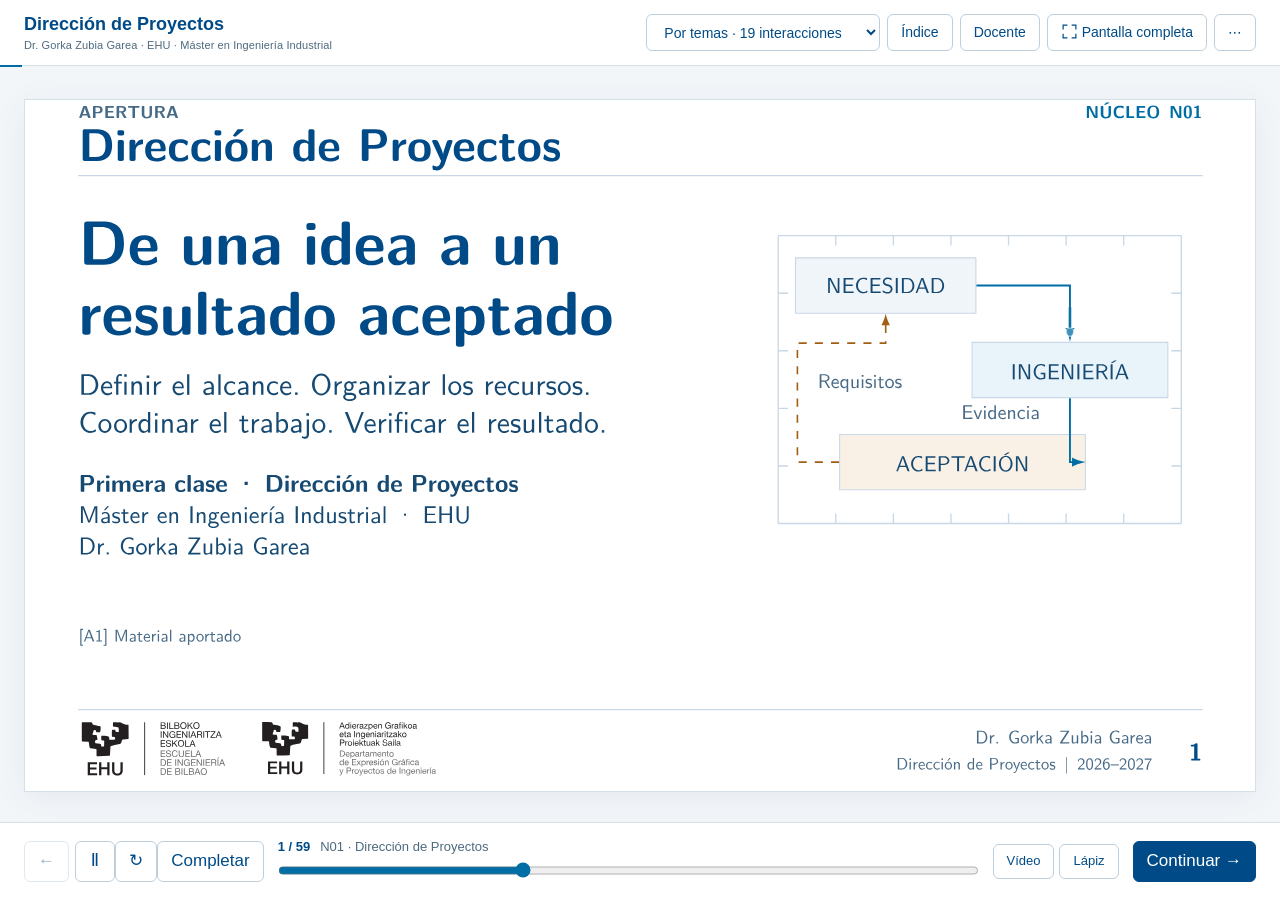
==== aula_interactiva.html @ 2b5144fc "Add files via upload" ====
<!doctype html>
<html lang="es"><head><meta charset="utf-8"><meta name="viewport" content="width=device-width,initial-scale=1"><meta name="author" content="Dr. Gorka Zubia Garea"><meta name="description" content="Dirección de Proyectos. Diapositivas vectoriales, preguntas y modelos interactivos sin conexión."><meta name="color-scheme" content="light"><title>Dirección de Proyectos · Aula interactiva · Dr. Gorka Zubia Garea</title><style>:root{--navy:#004b87;--ink:#164a73;--blue:#006da5;--amber:#935510;--muted:#4e6a7e;--line:#d4e1e9;--pale:#eef5fa;--white:#fff;--bg:#f3f6f9;--ui:#173e5a;--font:"EHU Sans",Arial,Helvetica,system-ui,sans-serif}
*{box-sizing:border-box}html,body{height:100%;margin:0}body{font:17px/1.45 var(--font);color:var(--ink);background:var(--bg);overflow:hidden}button,input,select,textarea{font:inherit}button,select{border:1px solid #bdcfdc;background:#fff;color:var(--navy);border-radius:6px;padding:8px 13px;cursor:pointer;line-height:1.3}button{touch-action:manipulation}button:hover{background:#eaf3fa;border-color:#8bacbf}button.primary,button[aria-pressed=true],.tabs button[aria-selected=true]{background:var(--navy);border-color:var(--navy);color:#fff}button:disabled{opacity:.45;cursor:default}button:focus-visible,a:focus-visible,input:focus-visible,select:focus-visible,textarea:focus-visible,[tabindex]:focus-visible{outline:3px solid #0077b3;outline-offset:3px}a{color:var(--navy);text-decoration-thickness:1px;text-underline-offset:3px}button svg{width:17px;height:17px;vertical-align:-3px;stroke:currentColor;fill:none;stroke-width:1.7}h1,h2,h3,p{margin-top:0}h1,h2,h3{font-weight:650;color:var(--navy)}button.small,.small{font-size:14px}button.flat{background:transparent;border-color:transparent}button.danger{color:var(--amber)}[hidden]{display:none!important}.sr{position:absolute;width:1px;height:1px;overflow:hidden;clip:rect(0,0,0,0);white-space:nowrap}kbd{font:13px var(--font);padding:2px 6px;border:1px solid var(--line);background:var(--pale);border-radius:3px}
#topbar{height:66px;display:flex;align-items:center;justify-content:space-between;padding:9px 24px;gap:16px;background:#fff;border-bottom:1px solid var(--line);position:relative;z-index:5}.brand{font-size:11px;font-weight:700;letter-spacing:.1em;color:var(--navy)}.brand strong{display:block;font-size:18px;letter-spacing:0;font-weight:650}.brand span{font-size:11px;font-weight:400;letter-spacing:.01em;color:var(--muted)}.tools{display:flex;gap:7px;align-items:center}.tools button,.tools select{font-size:14px;min-height:37px}.tools select{max-width:240px}#course-progress{position:absolute;left:0;bottom:-2px;height:2px;background:var(--blue);width:0;transition:width .2s}
#main{position:absolute;inset:68px 0 78px;overflow:auto;padding:16px 24px;display:flex;flex-direction:column;align-items:center;justify-content:flex-start;overscroll-behavior:contain}#main:has(.deck){justify-content:center}.deck{position:relative;aspect-ratio:16/9;width:min(100%,calc((100vh - 180px)*16/9));background:#fff;box-shadow:0 6px 32px #15374e10;border:1px solid var(--line);isolation:isolate;flex-shrink:0}.deck img,.deck>svg,.deck .hotlinks{position:absolute;inset:0;width:100%;height:100%;display:block}.deck img{user-select:none;-webkit-user-drag:none}.deck>svg{pointer-events:none}.hotlinks a{position:absolute;display:block}.hotlinks a:hover{background:#006da513}
#bottom{position:absolute;bottom:0;left:0;right:0;height:78px;background:#fff;border-top:1px solid var(--line);display:flex;align-items:center;gap:14px;padding:10px 24px;z-index:4}.transport{display:flex;gap:6px;align-items:center}.transport button{min-width:40px;min-height:39px}#status{flex:1;min-width:100px;max-width:800px}.status-line{display:flex;align-items:center;gap:10px;font-size:13px;white-space:nowrap}#counter{font-weight:700;color:var(--navy);font-variant-numeric:tabular-nums}#screen-title{overflow:hidden;text-overflow:ellipsis;color:var(--muted)}#position{width:100%;height:15px;margin:6px 0 0;accent-color:var(--blue)}#continue{white-space:nowrap}#next-hint{font-size:12px;color:var(--muted);overflow:hidden;text-overflow:ellipsis;white-space:nowrap;max-width:330px}.foot-tools{margin-left:auto;display:flex;gap:5px}.foot-tools button{font-size:13px}
.lab{width:100%;max-width:1370px;background:#fff;border:1px solid var(--line);border-radius:9px;box-shadow:0 5px 26px #15374e08;position:relative;flex-shrink:0}.labhead{padding:22px 28px 16px;border-bottom:1px solid var(--line);display:flex;align-items:flex-start;justify-content:space-between;gap:16px}.eyebrow{font-size:11px;font-weight:700;letter-spacing:.11em;color:var(--muted);margin-bottom:6px}.lab h1{font-size:clamp(26px,2.25vw,36px);letter-spacing:-.025em;line-height:1.15;margin:0 0 8px}.lab .subtitle{font-size:17px;color:var(--muted);margin:0;max-width:880px}.tabs{display:flex;gap:5px;flex-shrink:0;margin-top:2px}.tabs button{font-size:14px;padding:8px 12px}.labbody{padding:22px 28px 18px;min-height:425px}.explore-grid{display:grid;grid-template-columns:minmax(0,1.8fr) minmax(255px,1fr);gap:24px;align-items:start}.visual{min-width:0}.diagram{background:#fff;border:1px solid var(--line);border-radius:6px;padding:10px;overflow:hidden}.diagram>svg{width:100%;height:auto;display:block;max-height:395px}.diagram text{font-family:var(--font);fill:var(--ink)}.diagram .label{font-size:15px;fill:var(--muted)}.diagram .heavy{font-weight:650;fill:var(--navy)}.diagram .axis{fill:none;stroke:#839aa9;stroke-width:1.1}.diagram .grid{stroke:#e0e9ef;stroke-width:1}.diagram .trace{stroke:var(--blue);fill:none;stroke-width:2.2}.diagram .faded{opacity:.25}.diagram [role=button]{cursor:pointer}.diagram [role=button]:hover>rect{stroke:#006da5;stroke-width:2.5}.diagram .live-arrow{stroke:var(--blue);stroke-width:2;fill:none}.diagram .amber{fill:var(--amber)}.diagram .warn{stroke:var(--amber)}.diagram .flow-dot{fill:var(--blue);stroke:white;stroke-width:2}.diagram .gold-dot{fill:var(--amber);stroke:white;stroke-width:2}.diagram .step-complete{fill:#e7f2f8;stroke:var(--blue)}.diagram .step-pending{fill:#fbf5ed;stroke:#c39869}
.controls{margin:16px 0 0;display:grid;gap:12px}.button-row{display:flex;gap:7px;flex-wrap:wrap;align-items:center}.seg{display:flex;gap:6px;flex-wrap:wrap}.seg button{font-size:15px}.field{display:block}.field .field-head{display:flex;align-items:center;justify-content:space-between;gap:15px;margin-bottom:4px;font-size:15px}.field output{color:var(--navy);font-weight:700;font-variant-numeric:tabular-nums}.field input[type=range]{width:100%;accent-color:var(--blue);height:25px;margin:0;cursor:ew-resize;touch-action:pan-y}.field input[type=number]{width:90px;padding:6px;border:1px solid var(--line);border-radius:5px}.equation{font-size:16px;color:var(--navy);background:var(--pale);padding:12px 14px;border-left:3px solid var(--blue);border-radius:0;margin-top:14px}.equation small{font-size:13px;display:block;color:var(--muted);margin-top:4px}.readout h2{font-size:20px;margin:0 0 9px;line-height:1.2}.readout p{font-size:16px;line-height:1.5;margin:0 0 12px}.readout .caps{font-size:11px;letter-spacing:.09em;text-transform:uppercase;color:var(--muted);font-weight:700;margin-bottom:6px}.metrics{display:grid;grid-template-columns:repeat(2,minmax(0,1fr));gap:10px;margin-bottom:15px}.metric{padding:13px 12px;border-top:2px solid var(--blue);background:var(--pale)}.metric .key{font-size:12px;color:var(--muted);margin-bottom:6px}.metric .value{font-size:29px;line-height:1.1;letter-spacing:-.025em;color:var(--navy);font-variant-numeric:tabular-nums}.metric .unit{font-size:15px;letter-spacing:0}.metric.warm{border-color:var(--amber);background:#fbf5ee}.metric.warm .value{color:var(--amber)}.result{padding:13px 15px;border-left:3px solid var(--blue);background:var(--pale);font-size:16px;margin:12px 0}.result.warning{border-color:var(--amber);background:#fbf5ee;color:#774710}.mini-title{font-size:13px;font-weight:700;text-transform:uppercase;letter-spacing:.045em;margin-bottom:12px;color:var(--muted)}.conditions{display:grid;gap:9px}.condition{display:flex;align-items:center;justify-content:space-between;gap:10px;width:100%;text-align:left;padding:11px 13px;font-size:16px}.condition .state-label{font-size:12px;font-weight:600}.condition[aria-pressed=true]{background:#eaf4f9;color:var(--navy);border-color:#7eafc9}.condition[aria-pressed=false]{background:#fbf5ee;color:#845315;border-color:#d2ba9b}.pill{display:inline-block;font-size:11px;letter-spacing:.05em;text-transform:uppercase;border:1px solid var(--line);background:var(--pale);padding:3px 7px;border-radius:3px}.subtle{font-size:13px!important;color:var(--muted)}.number-badge{display:inline-flex;align-items:center;justify-content:center;min-width:30px;height:30px;background:var(--pale);border:1px solid var(--line);font-size:14px;color:var(--navy);margin-right:8px;border-radius:4px}.question-cta{margin-top:17px}
.labfoot{padding:10px 28px;display:flex;align-items:center;justify-content:space-between;gap:16px;border-top:1px solid var(--line)}.logos{display:flex;gap:15px;align-items:center}.logos img{width:102px;height:51px;object-fit:contain}.labfoot .credit{font-size:12px;line-height:1.5;text-align:right;color:var(--muted)}.quiz{max-width:950px;margin:0 auto}.quiz .prompt{font-size:clamp(21px,1.9vw,27px);font-weight:500;line-height:1.35;color:var(--navy);margin:0 0 21px}.options{display:grid;gap:10px;margin-bottom:19px}.option{display:flex;gap:13px;align-items:center;text-align:left;padding:14px 16px;min-height:59px;font-size:18px;line-height:1.35;border:1px solid var(--line)}.option .letter{font-size:14px;border:1px solid #b8cbd8;width:29px;height:29px;display:inline-flex;align-items:center;justify-content:center;border-radius:4px;flex-shrink:0}.option.selected{border-color:var(--blue);background:#eaf4fa}.option.correct{border:2px solid var(--blue);background:#e9f4fa}.option.incorrect{border-color:var(--amber);background:#fcf6ef}.option .answer-label{margin-left:auto;font-size:12px;font-weight:600;color:var(--navy);flex-shrink:0}.answer{border-top:2px solid var(--blue);padding-top:16px;margin-top:18px}.answer h2{font-size:18px;margin:0 0 8px}.answer p{font-size:18px;margin:0}.quiz .button-row button{font-size:16px}
.choice-grid{display:grid;grid-template-columns:repeat(3,minmax(0,1fr));gap:8px}.choice-grid button{padding:13px 12px;font-size:16px;text-align:left;min-height:51px}.compare-cols{display:grid;grid-template-columns:repeat(2,1fr);gap:14px}.compare-cols h3{font-size:17px;margin-bottom:10px}.compare-cols .choice-grid{grid-template-columns:1fr}.compare-cols button{min-height:0;padding:8px 10px;font-size:15px}.evidence-table{width:100%;border-collapse:collapse;font-size:15px;line-height:1.35}.evidence-table th,.evidence-table td{padding:12px 10px;text-align:left;vertical-align:top;border-bottom:1px solid var(--line)}.evidence-table th{font-size:12px;text-transform:uppercase;letter-spacing:.05em;color:var(--muted);font-weight:700;width:105px}.source-list{display:grid;gap:14px;max-width:1060px}.source{border-left:2px solid var(--line);padding:2px 0 2px 16px}.source h3{font-size:17px;margin:0 0 4px}.source p{font-size:14px;color:var(--muted);margin:0}.source a{word-break:break-word;font-size:14px}.source-info{font-size:17px;line-height:1.6;max-width:980px;margin-bottom:22px}
/* Dialogs are native: keyboard focus remains inside the open dialog. */
dialog{max-width:min(1050px,calc(100vw - 32px));width:100%;max-height:calc(100vh - 48px);border:1px solid #b7ccd9;border-radius:10px;padding:0;box-shadow:0 20px 70px #08213933;background:#fff;color:var(--ink)}dialog::backdrop{background:#0b283965;backdrop-filter:blur(3px)}.dialog-head{padding:19px 23px;display:flex;align-items:center;justify-content:space-between;border-bottom:1px solid var(--line);position:sticky;top:0;background:white;z-index:2}.dialog-head h2{font-size:23px;margin:0}.dialog-body{padding:22px 24px}.dialog-body h3{font-size:18px;margin:22px 0 10px}.dialog-body h3:first-child{margin-top:0}.dialog-body p{font-size:16px}#index-search{width:100%;padding:11px 13px;border:1px solid var(--line);border-radius:5px;margin:0 0 16px}.index-grid{display:grid;grid-template-columns:repeat(3,minmax(0,1fr));gap:8px}.index-grid button{text-align:left;line-height:1.35;font-size:14px;min-height:68px;padding:10px 12px}.index-grid button b{display:block;font-size:11px;letter-spacing:.06em;margin-bottom:4px}.index-grid .inter{background:#ecf5fa;border-left:3px solid var(--blue)}.index-grid .active{outline:2px solid var(--navy);outline-offset:1px}.index-count{font-size:13px;color:var(--muted)}.settings-grid{display:grid;grid-template-columns:1fr 1fr;gap:24px}.key-grid{display:grid;grid-template-columns:110px 1fr;gap:9px;font-size:14px}.settings-grid label{font-size:15px}.settings-grid textarea{display:block;resize:vertical;min-height:140px;width:100%;padding:10px;color:var(--ink);border:1px solid var(--line);border-radius:5px}.settings-grid .button-row{margin-top:12px}.setting-row{display:flex;align-items:center;gap:10px;margin-bottom:12px}.setting-row input{width:18px;height:18px;accent-color:var(--blue)}#storage-status{font-size:13px;color:var(--muted)}.upload-label{border:1px solid #bdcfdc;border-radius:5px;padding:8px 12px;display:inline-block;cursor:pointer;color:var(--navy);font-size:15px}.upload-label:hover{background:var(--pale)}
#media-dialog{max-width:min(1180px,calc(100vw - 32px))}.media-grid{display:grid;grid-template-columns:minmax(0,1.9fr) minmax(240px,1fr);gap:22px}.media-screen{background:#102b3d;border-radius:5px;overflow:hidden;aspect-ratio:16/9;display:flex;align-items:center}.media-screen video{display:block;width:100%;height:100%;object-fit:contain}.media-controls{display:flex;gap:6px;flex-wrap:wrap;margin:12px 0}.media-controls button,.media-controls select{font-size:14px}.cue-row{display:flex;align-items:center;gap:7px;flex-wrap:wrap;margin:10px 0;font-size:13px}.cue-row input{width:72px;padding:6px;border:1px solid var(--line);color:var(--ink);border-radius:4px}.cue-row label{display:flex;gap:5px;align-items:center}.media-chapters{display:grid;gap:8px;margin:13px 0}.media-chapters button{text-align:left;font-size:15px;padding:9px 11px}.media-chapters small{display:block;color:var(--muted);font-size:12px;margin-top:3px}.media-meta{font-size:13px;color:var(--muted)}#video-transcript{font-size:15px;margin-top:12px}.online-resource{border-top:1px solid var(--line);padding-top:16px;margin-top:16px}.online-resource p{font-size:14px}.online-resource a{display:block;margin:5px 0;font-size:14px}#media-message{font-size:14px;color:var(--amber);min-height:21px}
#ink{position:fixed;z-index:10;pointer-events:none;touch-action:none;inset:68px 0 78px;width:100%;height:calc(100% - 146px)}body.drawing #ink{pointer-events:auto;cursor:crosshair}#blackout{display:none;position:fixed;inset:0;z-index:1000;background:#061520;color:white;align-items:center;justify-content:center}body.blacked #blackout{display:flex}#blackout button{background:#163347;color:#fff;border-color:#355266;font-size:15px}#toast{position:fixed;left:50%;bottom:91px;transform:translateX(-50%);z-index:2000;padding:10px 18px;background:#123c59;color:#fff;border-radius:5px;font-size:14px;max-width:min(600px,90vw);box-shadow:0 4px 20px #0002;pointer-events:none}#print-content{display:none}.paper-question{break-inside:avoid;margin:0 0 28px}.paper-question h2{font-size:18px}.paper-question h3{font-size:13px;color:#4e6a7e}.paper-question p{font-size:12px}.paper-question .p-options{font-size:12px}.print-slide{width:100%;display:block;break-after:page}body.reduced *{scroll-behavior:auto!important}body.reduced #course-progress{transition:none}
@media(min-width:1650px){.labbody{padding:24px 34px}.labhead{padding:25px 34px 18px}.explore-grid{gap:30px}.diagram>svg{max-height:440px}.readout p{font-size:18px}.readout h2{font-size:23px}.seg button,.condition{font-size:17px}}
@media(max-width:1150px){#topbar{padding:9px 14px}.brand strong{font-size:16px}.brand span{display:none}.tools button,.tools select{font-size:12px;padding:8px 9px}.tools select{max-width:195px}#main{padding:12px 15px}.labhead{padding:19px 21px}.labbody{padding:20px}.lab h1{font-size:29px}.labhead{display:block}.tabs{margin-top:15px}.explore-grid{gap:17px;grid-template-columns:minmax(0,1.65fr) minmax(230px,1fr)}#bottom{padding:9px 14px;gap:9px}#next-hint{display:none}.transport button{font-size:14px}.metric .value{font-size:26px}.readout p{font-size:15px}.labfoot{padding:7px 20px}.logos img{width:91px;height:45px}.lab .subtitle{font-size:16px}}
@media(max-width:800px){body{font-size:16px}.brand{display:none}#topbar{justify-content:center;height:60px;gap:6px;padding:7px 9px}.tools{gap:5px}.tools button{padding:7px 8px}.tools select{max-width:185px}#presenter-btn{display:none}#main{inset:62px 0 97px;padding:10px}.deck{width:min(100%,calc((100vh - 190px)*16/9))}#bottom{height:97px;flex-wrap:wrap;padding:9px 10px;gap:6px}#status{order:-1;min-width:calc(100% - 180px);max-width:none}.foot-tools{order:-1}.transport{flex:1}#continue{font-size:14px}#screen-title{font-size:12px}.explore-grid{grid-template-columns:1fr}.lab h1{font-size:27px}.labhead{padding:18px}.labbody{padding:18px}.labfoot{padding:6px 15px}.labfoot .credit{font-size:10px}.logos{gap:8px}.logos img{width:78px;height:40px}.metrics{grid-template-columns:repeat(2,1fr)}.readout{border-top:1px solid var(--line);padding-top:18px}.index-grid{grid-template-columns:repeat(2,1fr)}.settings-grid,.media-grid{grid-template-columns:1fr}.option{font-size:16px}.quiz .prompt{font-size:23px}.media-grid{gap:16px}.dialog-body{padding:17px}.dialog-head{padding:15px 17px}.dialog-head h2{font-size:21px}#ink{inset:62px 0 97px;height:calc(100% - 159px)}}
@media(max-width:480px){#full-btn{font-size:0;padding:7px}#full-btn svg{font-size:14px;width:20px;height:20px}.tools select{max-width:185px}.labhead{padding:15px}.labbody{padding:14px}.tabs button{padding:7px 10px;font-size:13px}.lab h1{font-size:25px}.lab .subtitle{font-size:15px}.labfoot .credit{max-width:150px}.logos img{width:62px;height:32px}.choice-grid{grid-template-columns:repeat(2,1fr)}.compare-cols{gap:9px}.compare-cols button{font-size:13px}.condition{font-size:15px}.transport button{min-width:33px;padding:7px 9px;font-size:13px}.foot-tools button{font-size:12px;padding:6px 8px}#continue{padding:8px 11px}.index-grid{grid-template-columns:1fr}.quiz .prompt{font-size:21px}.option .answer-label{display:none}}
@media(prefers-reduced-motion:reduce){*{scroll-behavior:auto!important;transition:none!important}}
@media print{html,body{height:auto;overflow:visible;background:#fff;color:#143d5b}#topbar,#main,#bottom,#ink,#blackout,#toast,dialog{display:none!important}#print-content{display:block!important}#print-content .print-title{font-size:26px;margin:0 0 8px}#print-content .print-intro{font-size:12px;margin-bottom:25px}#print-content .print-logo{height:40px;margin:0 18px 20px 0}a{color:#164a73;text-decoration:none}@page{size:A4;margin:19mm 19mm 20mm}}

/* Keep parameter controls together at projection widths. */
@media(min-width:801px){
.controls:has([data-param="length"]){grid-template-columns:1fr 1fr;column-gap:20px}
.controls:has([data-param="length"])>.button-row{grid-column:1/-1}
.controls:has([data-param="peak"]){grid-template-columns:1fr 1fr;column-gap:20px}
.controls:has([data-param="peak"])>.seg{grid-column:1/-1}
.controls:has([data-param="peak"])>.field:last-child{grid-column:1/-1}
}
@media(min-width:801px) and (max-height:880px){
#main{padding-top:10px;padding-bottom:10px}
.labhead{padding-top:15px;padding-bottom:12px}
.labbody{padding-top:15px;padding-bottom:12px;min-height:350px}
.diagram>svg{max-height:300px}
.controls{margin-top:12px;gap:8px}
.labfoot{padding-top:5px;padding-bottom:5px}
.labfoot .logos img{height:38px}
}
</style></head><body>
<header id="topbar"><div class="brand"><strong>Dirección de Proyectos</strong><span>Dr. Gorka Zubia Garea · EHU · Máster en Ingeniería Industrial</span></div><nav class="tools" aria-label="Herramientas de la clase"><select id="route" aria-label="Recorrido"><option value="full">Por temas · 19 interacciones</option><option value="pilot">Ensayo · 6 interacciones</option><option value="labs">Solo interacciones</option><option value="slides">Presentación · 40 diapositivas</option><option value="core">Núcleo · 26 diapositivas</option><option value="complete">Completa · 46 diapositivas</option></select><button id="index-btn" title="Índice (O)">Índice</button><button id="presenter-btn" title="Abrir ventana docente">Docente</button><button id="full-btn" title="Pantalla completa (F)"><svg viewBox="0 0 24 24" aria-hidden="true"><path d="M9 3H3v6m12-6h6v6M3 15v6h6m12-6v6h-6"/></svg> Pantalla completa</button><button id="settings-btn" title="Ajustes y ayuda (?)" aria-label="Ajustes y ayuda">⋯</button></nav><div id="course-progress" aria-hidden="true"></div></header>
<main id="main" tabindex="-1" aria-label="Contenido de la clase"></main>
<footer id="bottom"><div class="transport"><button id="previous" aria-label="Anterior" title="Anterior (←)">←</button><span id="deck-transport"><button id="play" aria-label="Reproducir o pausar" title="Reproducir o pausar (P)">Ⅱ</button><button id="replay" aria-label="Repetir animación" title="Repetir (R)">↻</button><button id="complete" title="Mostrar estado completo (A)">Completar</button></span><button id="reset-lab" hidden title="Reiniciar esta interacción">Reiniciar</button></div><div id="status"><div class="status-line"><span id="counter"></span><span id="screen-title"></span></div><input id="position" type="range" min="0" max="1000" step="1" value="0" aria-label="Posición de la animación"><div id="next-hint" hidden></div></div><div class="foot-tools"><button id="media-btn" title="Vídeo (V)">Vídeo</button><button id="ink-btn" aria-pressed="false" title="Anotar (D)">Lápiz</button><button id="undo-ink" title="Deshacer último trazo" hidden>↶</button><button id="clear-ink" title="Borrar trazos" hidden>Borrar</button></div><button id="continue" class="primary" title="Continuar (→)">Continuar →</button></footer>
<svg id="ink" aria-label="Capa de anotaciones" viewBox="0 0 1000 600" preserveAspectRatio="none"></svg>
<dialog id="index-dialog" aria-labelledby="index-title"><div class="dialog-head"><h2 id="index-title">Índice de la clase</h2><button data-close>Cerrar</button></div><div class="dialog-body"><input id="index-search" type="search" placeholder="Buscar un concepto, una pregunta o un identificador" aria-label="Buscar contenido"><p class="index-count" id="index-count"></p><div id="index-grid" class="index-grid"></div></div></dialog>
<dialog id="settings-dialog" aria-labelledby="settings-title"><div class="dialog-head"><h2 id="settings-title">Preparar la sesión</h2><button data-close>Cerrar</button></div><div class="dialog-body"><div class="settings-grid"><section><h3>Reproducción</h3><label class="setting-row"><input type="checkbox" id="reduced-setting">Movimiento reducido</label><p>Las animaciones de las diapositivas se detienen en su figura final. Las preguntas conservan sus respuestas ocultas hasta que las muestre.</p><div class="button-row"><button id="open-teacher">Abrir ventana docente</button><button id="black-btn">Ocultar proyección</button></div><h3>Teclado</h3><div class="key-grid"><span><kbd>←</kbd> <kbd>→</kbd></span><span>Anterior / continuar</span><span><kbd>A</kbd></span><span>Figura completa / respuesta</span><span><kbd>Q</kbd></span><span>Pregunta de la interacción</span><span><kbd>P</kbd> <kbd>R</kbd></span><span>Pausa / repetir animación</span><span><kbd>1</kbd> <kbd>2</kbd> <kbd>3</kbd></span><span>Seleccionar opción en la pregunta</span><span><kbd>F</kbd> <kbd>O</kbd></span><span>Pantalla completa / índice</span><span><kbd>D</kbd> <kbd>V</kbd></span><span>Lápiz / vídeo</span><span><kbd>B</kbd> <kbd>Esc</kbd></span><span>Ocultar / recuperar la proyección</span></div><h3>Consulta</h3><div class="button-row"><button id="print-questions">Imprimir preguntas y respuestas</button><button id="show-slide-text">Texto de la pantalla</button></div></section><section><h3>Registro de la sesión</h3><label for="session-notes">Observaciones del docente</label><textarea id="session-notes" placeholder="Conceptos que conviene retomar, ajustes para la próxima clase…" maxlength="6000"></textarea><p id="storage-status"></p><div class="button-row"><button id="export-session">Exportar sesión</button><label class="upload-label">Importar sesión<input id="import-session" type="file" accept="application/json,.json" hidden></label></div><div class="button-row"><button id="reset-session" class="danger">Nueva sesión</button></div><h3>Funcionamiento sin conexión</h3><p>Diapositivas, preguntas, modelos y demostración de vídeo están incluidos en este HTML. Las fuentes y el reportaje de Tele7 se abren solo al pulsar sus enlaces.</p><p class="subtle">El registro permanece en este navegador cuando el almacenamiento local está disponible. Exportar permite conservarlo o llevarlo a otro dispositivo. Un vídeo local debe seleccionarse de nuevo al reabrir el HTML.</p></section></div></div></dialog>
<dialog id="media-dialog" aria-labelledby="media-title"><div class="dialog-head"><h2 id="media-title">Vídeo y observación</h2><button data-close>Cerrar</button></div><div class="dialog-body"><div class="media-grid"><section><div class="media-screen"><video id="video" playsinline controls preload="metadata" aria-label="Vídeo docente"></video></div><div class="media-controls"><button id="video-play" class="primary">Reproducir tramo</button><button id="video-pause">Pausa</button><button id="video-back">−5 s</button><button id="video-forward">+5 s</button><select id="video-speed" aria-label="Velocidad de reproducción"><option value="0.5">0,5×</option><option value="1" selected>1×</option><option value="1.5">1,5×</option><option value="2">2×</option></select></div><div class="cue-row"><label>Entrada (s)<input id="cue-in" type="number" step="0.1" min="0" value="0"></label><button id="mark-in" class="small">Marcar entrada</button><label>Salida (s)<input id="cue-out" type="number" step="0.1" min="0" value="26"></label><button id="mark-out" class="small">Marcar salida</button></div><div id="media-message" role="status"></div><p id="video-name" class="media-meta"></p><div id="video-transcript"></div></section><aside><h3 style="margin-top:0">Demostración incluida</h3><p class="media-meta">Animaciones de las figuras de v5, sin narración.</p><div id="media-chapters" class="media-chapters"></div><div class="button-row"><button id="video-default">Restaurar demostración</button><label class="upload-label">Seleccionar vídeo local<input id="local-video" type="file" accept="video/*" hidden></label></div><div class="online-resource"><h3>All Iron · Tele7</h3><p>Reportaje enlazado desde la noticia del 28 de julio de 2026.</p><a href="https://tele7.tv/la-pasarela-all-iron-alcanza-un-nuevo-hito-con-la-colocacion-del-trimer-tramo-sobre-el-agua/" target="_blank" rel="noopener noreferrer">Abrir noticia y vídeo ↗</a><a href="https://www.youtube.com/watch?v=nMIxJhc32Xo" target="_blank" rel="noopener noreferrer">Abrir vídeo en YouTube ↗</a><p class="media-meta">Requiere conexión. El reportaje no está copiado en el HTML.</p></div><div class="result"><strong id="video-observe-title">Qué observar</strong><p id="video-observe" style="margin:6px 0 0"></p></div><button id="video-question" class="primary">Volver a la pregunta</button></aside></div></div></dialog>
<dialog id="text-dialog" aria-labelledby="text-title"><div class="dialog-head"><h2 id="text-title">Texto y referencias</h2><button data-close>Cerrar</button></div><div class="dialog-body"><div id="screen-text" style="white-space:pre-wrap"></div></div></dialog>
<div id="blackout"><button id="recover">Recuperar proyección · B / Esc</button></div><div id="toast" hidden role="status"></div><div id="live-status" class="sr" aria-live="polite"></div><div id="print-content"></div>
<noscript><p>Este HTML requiere JavaScript. Las presentaciones PDF del paquete permiten consultar el mismo núcleo docente sin JavaScript.</p></noscript>
<script type="application/json" id="viva-data">{"version":"5.0","author":"Dr. Gorka Zubia Garea","source_edition":"v4","units":"cm; origin at bottom-left of figure","figure_size":[14.65,6.08],"palette":{"Navy":"#004B87","Teal":"#006DA5","Gold":"#A15F16","Muted":"#476A87","Violet":"#656289"},"scenes":[{"id":"N01","description":"Necesidad → ingeniería → aceptación; trazabilidad de retorno.","duration":3.6,"fps":24,"manual":false,"steps":[1.15,2.25,3.6],"events":[{"kind":"reveal","rect":[9.1,1.7,14.45,5.5],"start":0.05,"end":0.45,"mode":"fade"},{"kind":"particle","points":[[11.695,4.82],[12.92,4.82],[12.92,4.08]],"start":0.55,"end":1.3,"color":"Teal","radius":0.045,"trail":0.16},{"kind":"particle","points":[[12.92,3.36],[12.92,2.52],[13.12,2.52]],"start":1.35,"end":2.0,"color":"Teal","radius":0.045,"trail":0.16},{"kind":"particle","points":[[9.92,2.52],[9.37,2.52],[9.37,4.07],[10.52,4.07],[10.52,4.46]],"start":2.0,"end":3.03,"color":"Gold","radius":0.045,"trail":0.2},{"kind":"reveal","rect":[-0.04,0.59,14.68,1.23],"start":2.85,"end":3.17,"mode":"fade"}],"title":"Dirección de Proyectos","type":"nucleo","page":1,"source":"figuras/lamina_01.tex","figure":{"x":19.275001525878906,"y":205.13057714747632,"scale":28.346456692913385},"image":"[data-uri]","width":453.5400085449219,"height":255.1199951171875,"text":"APERTURA\nNÚCLEO N01\nDirección de Proyectos\nDe una idea a un\nresultado aceptado\nDefinir el alcance. Organizar los recursos.\nCoordinar el trabajo. Verificar el resultado.\nPrimera clase · Dirección de Proyectos\nMáster en Ingeniería Industrial · EHU\nDr. Gorka Zubia Garea\nNECESIDAD\nINGENIERÍA\nACEPTACIÓN\nRequisitos\nEvidencia\nDirigir un proyecto es organizar el trabajo para conseguir el resultado previsto.\n[A1] Material aportado\nDr. Gorka Zubia Garea\nDirección de Proyectos | 2026–2027\n1\n","links":[]},{"id":"N02","description":"Tres funciones docentes y distribución de horas.","duration":3.2,"fps":24,"manual":false,"steps":[1.0,2.05,3.2],"events":[{"kind":"reveal","rect":[-0.02,2.0,4.74,5.0],"start":0.1,"end":0.45999999999999996,"mode":"fade"},{"kind":"reveal","rect":[4.91,2.0,9.77,5.0],"start":0.62,"end":0.98,"mode":"fade"},{"kind":"reveal","rect":[9.94,2.0,14.68,5.0],"start":1.1400000000000001,"end":1.5,"mode":"fade"},{"kind":"reveal","rect":[0,1.46,14.66,1.72],"start":1.62,"end":2.0,"mode":"wipe"},{"kind":"reveal","rect":[-0.04,0.59,14.68,1.23],"start":2.45,"end":2.77,"mode":"fade"}],"title":"Organización de la asignatura","type":"nucleo","page":2,"source":"figuras/lamina_02.tex","figure":{"x":19.275001525878906,"y":205.13057714747632,"scale":28.346456692913385},"image":"[data-uri]","width":453.5400085449219,"height":255.1199951171875,"text":"PRESENTACIÓN\nNÚCLEO N02\nOrganización de la asignatura\nTeoría, seminarios y prácticas: tres funciones distintas.\nCLASE MAGISTRAL\n10 h\nConceptos, explicaciones\ny ejemplos resueltos.\nSEMINARIO\n30 h\nDesarrollo del proyecto\ny trabajo de los equipos.\nPRÁCTICAS\n20 h\nHerramientas de planificación,\nseguimiento y control.\nEn esta clase: conceptos y ejemplos.\n[EHU] EHU · [A0] Material aportado\nDr. Gorka Zubia Garea\nDirección de Proyectos | 2026–2027\n2\n","links":[{"rect":[19.475000381469727,192.71798706054688,50.21200180053711,201.89999389648438],"uri":"https://www.ehu.eus/es/web/master/master-ingenieria-industrial/materia?redirect=consultaAsignatura&anyo-oferta-docente=20260&anyo-propuesta=20160&centro=345&materia=8857&asignatura=503915&tipo-asignatura=1&master=700"}]},{"id":"N03","description":"Componentes de evaluación y condición conjunta.","duration":3.3,"fps":24,"manual":false,"steps":[1.55,2.43,3.3],"events":[{"kind":"reveal","rect":[-0.02,3.0,4.74,4.9],"start":0.1,"end":0.45999999999999996,"mode":"fade"},{"kind":"reveal","rect":[4.91,3.0,9.77,4.9],"start":0.62,"end":0.98,"mode":"fade"},{"kind":"reveal","rect":[9.94,3.0,14.68,4.9],"start":1.1400000000000001,"end":1.5,"mode":"fade"},{"kind":"reveal","rect":[-0.02,1.34,14.67,2.78],"start":1.86,"end":2.26,"mode":"fade"},{"kind":"reveal","rect":[-0.04,0.59,14.68,1.23],"start":2.55,"end":2.8699999999999997,"mode":"fade"}],"title":"Evaluación","type":"nucleo","page":3,"source":"figuras/lamina_03.tex","figure":{"x":19.275001525878906,"y":205.13057714747632,"scale":28.346456692913385},"image":"[data-uri]","width":453.5400085449219,"height":255.1199951171875,"text":"PRESENTACIÓN\nNÚCLEO N03\nEvaluación\nLa calificación combina tres partes; cada una debe aprobarse por separado.\n20 %\nExamen teórico\n50 %\nSeminario\n30 %\nPrácticas\nMínimo: 5/10 en cada parte. Asistencia según las condiciones del profesorado.\nLas partes aprobadas se conservan para la extraordinaria del mismo curso, no para el siguiente.\nN = 0,20 Nteoría + 0,50 Nseminario + 0,30 Nprácticas con las tres partes aprobadas.\nRequisitos, contenidos y avisos: guía docente y eGela.\n[EHU] EHU · [A0] Material aportado\nDr. Gorka Zubia Garea\nDirección de Proyectos | 2026–2027\n3\n","links":[{"rect":[19.475000381469727,192.71798706054688,50.21200180053711,201.89999389648438],"uri":"https://www.ehu.eus/es/web/master/master-ingenieria-industrial/materia?redirect=consultaAsignatura&anyo-oferta-docente=20260&anyo-propuesta=20160&centro=345&materia=8857&asignatura=503915&tipo-asignatura=1&master=700"}]},{"id":"N04","description":"Cuatro propiedades del proyecto, ordenadas sin desplazamiento del texto.","duration":3.9,"fps":24,"manual":false,"steps":[1.03,2.05,2.78,3.9],"events":[{"kind":"reveal","rect":[0,3.22,6.98,4.66],"start":0.1,"end":0.48,"mode":"fade"},{"kind":"reveal","rect":[7.68,3.22,14.68,4.66],"start":0.6799999999999999,"end":1.06,"mode":"fade"},{"kind":"reveal","rect":[0,1.58,6.98,3.0],"start":1.26,"end":1.64,"mode":"fade"},{"kind":"reveal","rect":[7.68,1.58,14.68,3.0],"start":1.8399999999999999,"end":2.2199999999999998,"mode":"fade"},{"kind":"reveal","rect":[-0.04,0.59,14.68,1.23],"start":3.15,"end":3.4699999999999998,"mode":"fade"}],"title":"Qué es un proyecto","type":"nucleo","page":4,"source":"figuras/lamina_04.tex","figure":{"x":19.275001525878906,"y":205.13057714747632,"scale":28.346456692913385},"image":"[data-uri]","width":453.5400085449219,"height":255.1199951171875,"text":"CONCEPTOS\nNÚCLEO N04\nQué es un proyecto\nProyecto: esfuerzo temporal y organizado para obtener un producto, servicio o resultado singular bajo\nrequisitos y restricciones.\n01 · Temporal\nTiene comienzo y final. No significa breve.\n02 · Singular\nEl contexto o el resultado no es una rutina.\n03 · Organizado\nTareas y responsabilidades coordinadas.\n04 · Condicionado\nAlcance, plazo, coste, calidad y recursos.\n+\nEl término «proyecto» designa también el trabajo necesario para realizarlo.\n[A1] Material aportado\nDr. Gorka Zubia Garea\nDirección de Proyectos | 2026–2027\n4\n","links":[]},{"id":"T01","description":"Modelo en V: descomposición, construcción, pruebas y trazabilidad.","duration":6.2,"fps":24,"manual":false,"steps":[1.62,3.2,4.62,6.2],"events":[{"kind":"reveal","rect":[1.54,4.329999999999999,2.84,4.577000000000001],"start":0.48,"end":0.8,"mode":"fade"},{"kind":"reveal","rect":[2.7800000000000002,3.337,4.07,3.61],"start":0.88,"end":1.2,"mode":"fade"},{"kind":"reveal","rect":[4.01,1.7,5.51,2.463],"start":1.28,"end":1.6,"mode":"fade"},{"kind":"reveal","rect":[9.13,1.7,10.629999999999999,2.463],"start":1.6800000000000002,"end":2.0,"mode":"fade"},{"kind":"reveal","rect":[10.57,3.337,11.86,3.532],"start":2.08,"end":2.4,"mode":"fade"},{"kind":"reveal","rect":[11.8,4.4079999999999995,13.1,4.577000000000001],"start":2.48,"end":2.8,"mode":"fade"},{"kind":"reveal","rect":[5.52,2.876,5.58,2.924],"start":3.0,"end":3.3,"mode":"fade"},{"kind":"reveal","rect":[9.06,2.876,9.120000000000001,2.924],"start":3.0,"end":3.3,"mode":"fade"},{"kind":"reveal","rect":[4.289999999999999,3.946,5.58,3.994],"start":3.3424,"end":3.6424,"mode":"fade"},{"kind":"reveal","rect":[9.06,3.946,10.35,3.994],"start":3.3424,"end":3.6424,"mode":"fade"},{"kind":"reveal","rect":[3.05,5.016,5.58,5.064],"start":3.6848,"end":3.9848,"mode":"fade"},{"kind":"reveal","rect":[9.06,5.016,11.59,5.064],"start":3.6848,"end":3.9848,"mode":"fade"},{"kind":"reveal","rect":[0.07,4.5723,3.07,5.5078],"start":0.08,"end":0.4,"mode":"fade"},{"kind":"reveal","rect":[1.3,3.6,4.32,4.34],"start":0.48000000000000004,"end":0.8,"mode":"fade"},{"kind":"reveal","rect":[2.54,2.4583,5.54,3.3417],"start":0.88,"end":1.2000000000000002,"mode":"fade"},{"kind":"reveal","rect":[5.48,1.2106,9.16,2.1494],"start":1.2800000000000002,"end":1.6,"mode":"fade"},{"kind":"reveal","rect":[9.09,2.4583,12.11,3.3417],"start":1.6800000000000002,"end":2.0,"mode":"fade"},{"kind":"reveal","rect":[10.33,3.5268,13.33,4.4133],"start":2.08,"end":2.4,"mode":"fade"},{"kind":"reveal","rect":[11.56,4.5723,14.61,5.5078],"start":2.4800000000000004,"end":2.8000000000000003,"mode":"fade"},{"kind":"reveal","rect":[5.58,2.6284,9.06,3.1716],"start":3.0,"end":3.3,"mode":"fade"},{"kind":"reveal","rect":[5.58,3.6983,9.06,4.2418],"start":3.3424,"end":3.6424,"mode":"fade"},{"kind":"reveal","rect":[5.58,4.7684,9.06,5.3116],"start":3.6848,"end":3.9848,"mode":"fade"},{"kind":"particle","points":[[1.57,4.597],[2.81,4.31]],"start":3.0,"end":3.55,"color":"Teal","radius":0.045,"trail":0.16},{"kind":"particle","points":[[2.81,3.63],[4.04,3.317]],"start":3.3,"end":3.8499999999999996,"color":"Teal","radius":0.045,"trail":0.16},{"kind":"particle","points":[[4.04,2.483],[5.53,1.68]],"start":3.6,"end":4.1499999999999995,"color":"Teal","radius":0.045,"trail":0.16},{"kind":"particle","points":[[9.11,1.68],[10.6,2.483]],"start":3.9,"end":4.449999999999999,"color":"Teal","radius":0.045,"trail":0.16},{"kind":"particle","points":[[10.6,3.317],[11.83,3.552]],"start":4.2,"end":4.75,"color":"Teal","radius":0.045,"trail":0.16},{"kind":"particle","points":[[11.83,4.388],[13.07,4.597]],"start":4.5,"end":5.05,"color":"Teal","radius":0.045,"trail":0.16},{"kind":"reveal","rect":[-0.04,0.59,14.68,1.23],"start":5.45,"end":5.7700000000000005,"mode":"fade"}],"title":"De los requisitos a la aceptación","type":"transicion","page":5,"source":"figuras/transiciones/t01.tex","figure":{"x":19.275001525878906,"y":205.13057714747632,"scale":28.346456692913385},"image":"[data-uri]","width":453.5400085449219,"height":255.1199951171875,"text":"AMPLIACIÓN VISUAL\nCONSULTA T01\nDe los requisitos a la aceptación\na DESCOMPOSICIÓN Y COMPROBACIÓN\nNecesidad y\nuso previsto\nRequisitos del sistema\nDiseño de\nsubsistemas\nConstrucción e\nimplementación\nPruebas de\nsubsistemas\nVerificación\ndel sistema\nValidación en\nel uso previsto\n¿Resuelve la necesidad?\n¿Cumple los requisitos?\n¿Funcionan las partes?\nContinua: desarrollo.\nDiscontinua: trazabilidad.\nAceptación: decisión formal\nbasada en evidencia.\nLa aceptación requiere evidencia vinculada a requisitos verificables.\n[NASA] NASA\nDr. Gorka Zubia Garea\nDirección de Proyectos | 2026–2027\n5\n","links":[{"rect":[19.475000381469727,192.71798706054688,57.80699920654297,201.89999389648438],"uri":"https://www.nasa.gov/reference/systems-engineering-handbook/"}]},{"id":"N05","description":"Contraste entre cambio acotado y servicio continuado.","duration":3.2,"fps":24,"manual":false,"steps":[1.0,2.05,3.2],"events":[{"kind":"reveal","rect":[0,1.3,7.16,5.28],"start":0.08,"end":0.45,"mode":"fade"},{"kind":"reveal","rect":[7.48,1.2452,14.67,5.28],"start":0.8,"end":1.2,"mode":"fade"},{"kind":"reveal","rect":[-0.04,0.59,14.68,1.23],"start":2.45,"end":2.77,"mode":"fade"}],"title":"Proyecto y operación","type":"nucleo","page":6,"source":"figuras/lamina_05.tex","figure":{"x":19.275001525878906,"y":205.13057714747632,"scale":28.346456692913385},"image":"[data-uri]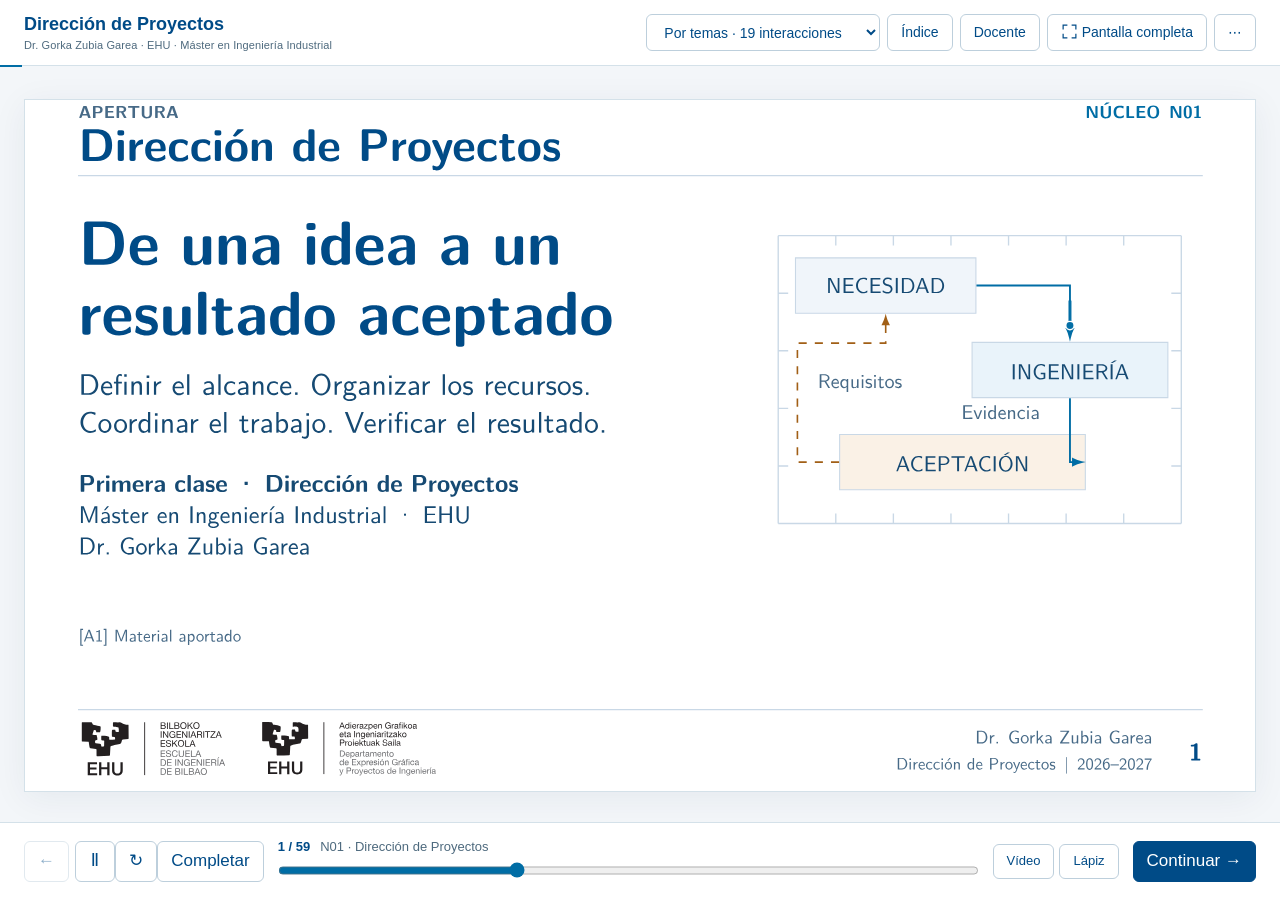
